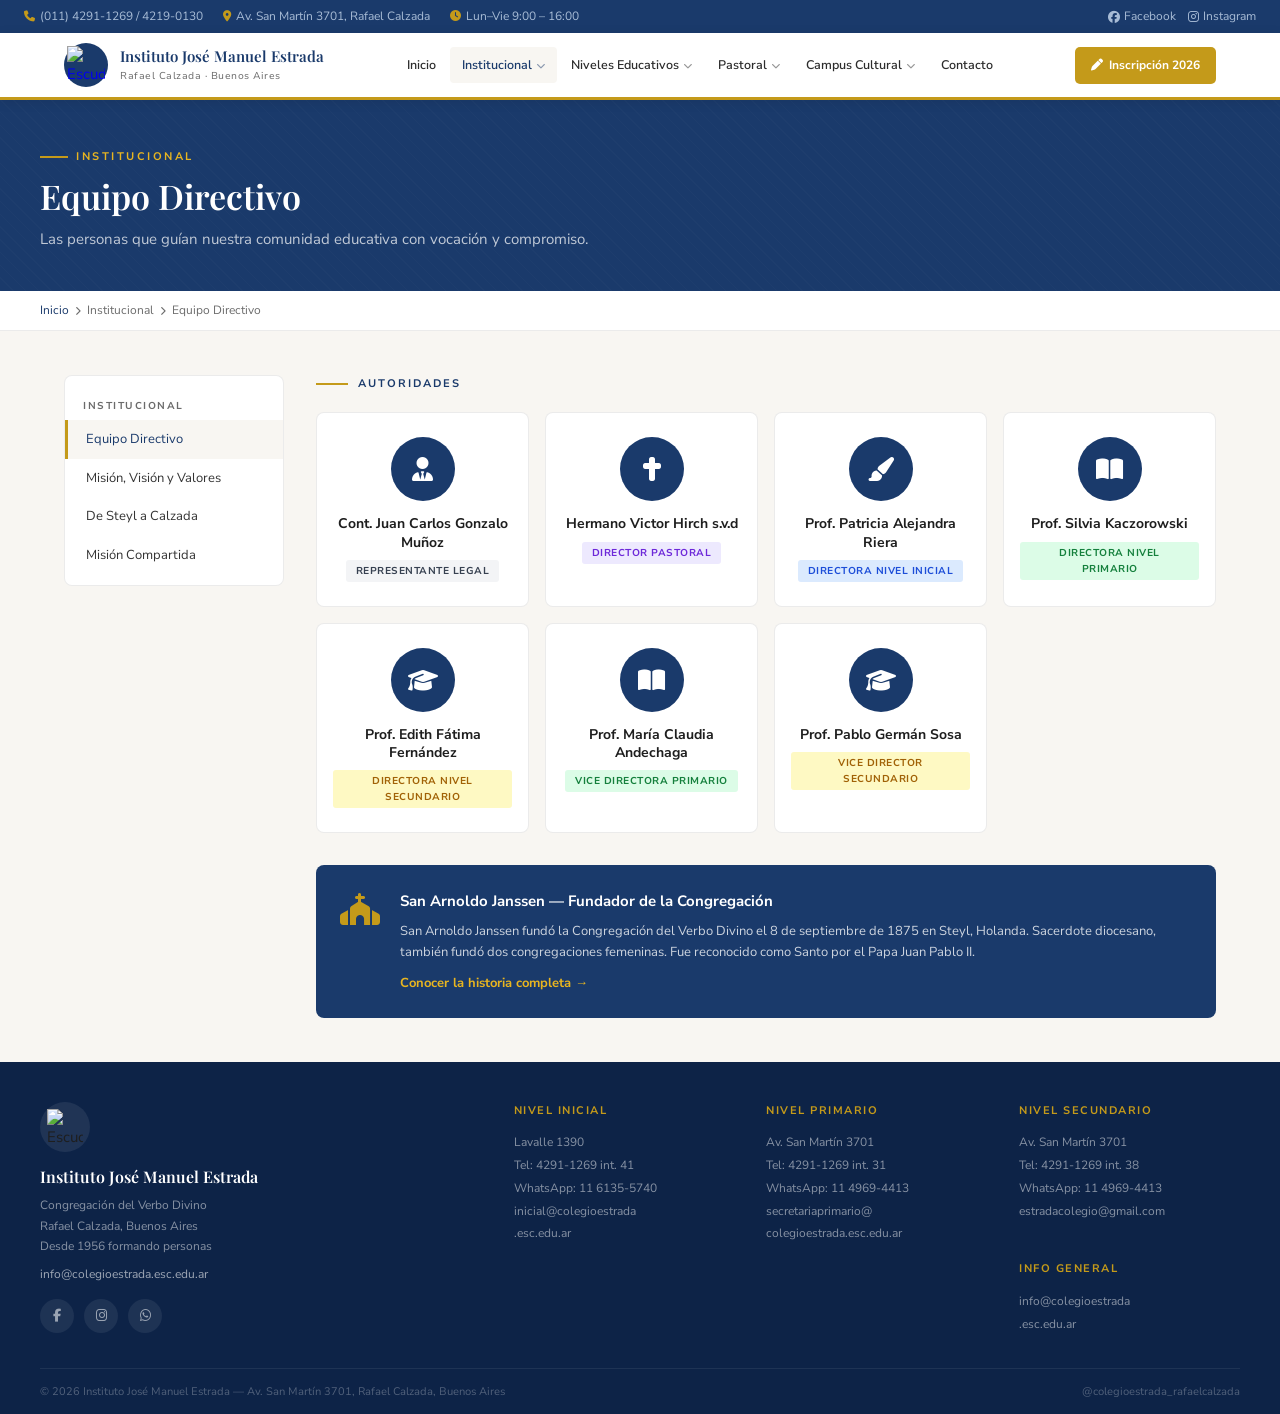
==== institucional.html @ c31ead0f "Add files via upload" ====
<!DOCTYPE html>
<html lang="es">
<head>
  <meta charset="UTF-8" /><meta name="viewport" content="width=device-width, initial-scale=1.0" />
  <title>Equipo Directivo — Instituto Estrada</title>
  <link rel="preconnect" href="https://fonts.googleapis.com" />
  <link href="https://fonts.googleapis.com/css2?family=Playfair+Display:wght@400;600&family=Nunito+Sans:wght@300;400;600;700&display=swap" rel="stylesheet" />
  <link rel="stylesheet" href="https://cdnjs.cloudflare.com/ajax/libs/font-awesome/6.5.0/css/all.min.css" />
  <link rel="stylesheet" href="../style.css" />
  <style>
    .content-area { max-width: 1200px; margin: 0 auto; padding: 44px 24px; }
    .sidebar-layout { display: grid; grid-template-columns: 220px 1fr; gap: 32px; }
    .sidebar { background: #fff; border-radius: 8px; border: 0.5px solid var(--borde); padding: 10px 0; align-self: start; position: sticky; top: 80px; }
    .sidebar h4 { font-size: 10px; font-weight: 700; letter-spacing: 1.5px; text-transform: uppercase; color: var(--gris); padding: 12px 18px 6px; }
    .sidebar a { display: block; padding: 9px 18px; font-size: 13px; color: #333; text-decoration: none; border-left: 3px solid transparent; transition: all 0.15s; }
    .sidebar a:hover, .sidebar a.active { color: var(--azul); background: var(--crema); border-left-color: var(--dorado); }
    .sidebar .sep { height: 1px; background: var(--borde); margin: 6px 12px; }
    .main-content { }
    .directivo-grid { display: grid; grid-template-columns: repeat(auto-fill, minmax(200px, 1fr)); gap: 16px; margin-top: 20px; }
    .directivo-card {
      background: #fff; border-radius: 8px; border: 0.5px solid var(--borde);
      padding: 24px 16px; text-align: center;
    }
    .directivo-avatar {
      width: 64px; height: 64px; background: var(--azul);
      border-radius: 50%; display: flex; align-items: center; justify-content: center;
      margin: 0 auto 14px; font-size: 24px; color: #fff;
    }
    .directivo-card h4 { font-size: 14px; font-weight: 700; color: #1e1e1e; line-height: 1.3; }
    .directivo-card p { font-size: 12px; color: var(--gris); margin-top: 5px; }
    .directivo-card .rol { display: inline-block; margin-top: 8px; font-size: 10px; font-weight: 700; padding: 3px 10px; border-radius: 3px; text-transform: uppercase; letter-spacing: 0.5px; }
    .arnoldo-box {
      background: var(--azul); border-radius: 8px; padding: 24px;
      color: #fff; margin-top: 32px; display: flex; gap: 20px; align-items: flex-start;
    }
    .arnoldo-box i { font-size: 32px; color: var(--dorado); flex-shrink: 0; margin-top: 4px; }
    .arnoldo-box h4 { font-size: 15px; font-weight: 700; margin-bottom: 8px; }
    .arnoldo-box p { font-size: 13px; color: rgba(255,255,255,0.78); line-height: 1.6; }
    .arnoldo-box a { color: var(--dorado-claro); font-weight: 700; font-size: 13px; margin-top: 10px; display: inline-block; text-decoration: none; }
    @media (max-width: 768px) { .sidebar-layout { grid-template-columns: 1fr; } .sidebar { position: static; } .directivo-grid { grid-template-columns: repeat(2, 1fr); } }
    @media (max-width: 480px) { .directivo-grid { grid-template-columns: 1fr; } }
  </style>
</head>
<body>
<div id="topbar"></div>
<div id="navbar"></div>

<div class="page-hero">
  <div class="page-hero-inner">
    <div class="eyebrow">Institucional</div>
    <h1>Equipo Directivo</h1>
    <p>Las personas que guían nuestra comunidad educativa con vocación y compromiso.</p>
  </div>
</div>
<div class="breadcrumb">
  <div class="breadcrumb-inner">
    <a href="../index.html">Inicio</a>
    <i class="fas fa-chevron-right"></i>
    <span>Institucional</span>
    <i class="fas fa-chevron-right"></i>
    <span>Equipo Directivo</span>
  </div>
</div>

<div class="content-area">
  <div class="sidebar-layout">
    <aside class="sidebar">
      <h4>Institucional</h4>
      <a href="institucional.html" class="active">Equipo Directivo</a>
      <a href="mision.html">Misión, Visión y Valores</a>
      <a href="historia.html">De Steyl a Calzada</a>
      <a href="mision-compartida.html">Misión Compartida</a>
    </aside>

    <div class="main-content">
      <div class="section-label">Autoridades</div>
      <div class="directivo-grid">

        <div class="directivo-card">
          <div class="directivo-avatar"><i class="fas fa-user-tie"></i></div>
          <h4>Cont. Juan Carlos Gonzalo Muñoz</h4>
          <span class="rol tag tag-general">Representante Legal</span>
        </div>

        <div class="directivo-card">
          <div class="directivo-avatar"><i class="fas fa-cross"></i></div>
          <h4>Hermano Victor Hirch s.v.d</h4>
          <span class="rol tag tag-pastoral">Director Pastoral</span>
        </div>

        <div class="directivo-card">
          <div class="directivo-avatar"><i class="fas fa-paint-brush"></i></div>
          <h4>Prof. Patricia Alejandra Riera</h4>
          <span class="rol tag tag-inicial">Directora Nivel Inicial</span>
        </div>

        <div class="directivo-card">
          <div class="directivo-avatar"><i class="fas fa-book-open"></i></div>
          <h4>Prof. Silvia Kaczorowski</h4>
          <span class="rol tag tag-primario">Directora Nivel Primario</span>
        </div>

        <div class="directivo-card">
          <div class="directivo-avatar"><i class="fas fa-graduation-cap"></i></div>
          <h4>Prof. Edith Fátima Fernández</h4>
          <span class="rol tag tag-secundario">Directora Nivel Secundario</span>
        </div>

        <div class="directivo-card">
          <div class="directivo-avatar"><i class="fas fa-book-open"></i></div>
          <h4>Prof. María Claudia Andechaga</h4>
          <span class="rol tag tag-primario">Vice Directora Primario</span>
        </div>

        <div class="directivo-card">
          <div class="directivo-avatar"><i class="fas fa-graduation-cap"></i></div>
          <h4>Prof. Pablo Germán Sosa</h4>
          <span class="rol tag tag-secundario">Vice Director Secundario</span>
        </div>

      </div>

      <div class="arnoldo-box">
        <i class="fas fa-church"></i>
        <div>
          <h4>San Arnoldo Janssen — Fundador de la Congregación</h4>
          <p>San Arnoldo Janssen fundó la Congregación del Verbo Divino el 8 de septiembre de 1875 en Steyl, Holanda. Sacerdote diocesano, también fundó dos congregaciones femeninas. Fue reconocido como Santo por el Papa Juan Pablo II.</p>
          <a href="historia.html">Conocer la historia completa →</a>
        </div>
      </div>
    </div>
  </div>
</div>

<div id="footer"></div>
<script src="../components.js"></script>
<script>initPage('institucional');</script>
</body>
</html>
---- style.css ----
/* ===================== RESET & BASE ===================== */
*, *::before, *::after { box-sizing: border-box; margin: 0; padding: 0; }
html { scroll-behavior: smooth; }
body {
  font-family: 'Nunito Sans', sans-serif;
  font-size: 15px;
  color: #1e1e1e;
  background: #f8f6f2;
  line-height: 1.6;
}

/* ===================== VARIABLES ===================== */
:root {
  --azul:        #1a3a6b;
  --azul-claro:  #2d5fa3;
  --dorado:      #c49a1a;
  --dorado-claro:#e8b520;
  --crema:       #f8f6f2;
  --gris:        #6b6b6b;
  --borde:       rgba(0,0,0,0.08);
  --radio:       8px;
}

/* ===================== TOPBAR ===================== */
.topbar {
  background: var(--azul);
  padding: 7px 24px;
  display: flex;
  justify-content: space-between;
  align-items: center;
  font-size: 12px;
}
.topbar-info { display: flex; gap: 20px; align-items: center; }
.topbar-info span { color: #a8bcd6; display: flex; align-items: center; gap: 5px; }
.topbar-info span i { color: var(--dorado); font-size: 11px; }
.topbar-redes { display: flex; gap: 12px; }
.topbar-redes a {
  color: #a8bcd6; text-decoration: none;
  display: flex; align-items: center; gap: 4px;
  transition: color 0.2s; font-size: 12px;
}
.topbar-redes a:hover { color: #fff; }

/* ===================== NAVBAR ===================== */
.navbar {
  background: #fff;
  border-bottom: 3px solid var(--dorado);
  position: sticky; top: 0; z-index: 1000;
  box-shadow: 0 2px 12px rgba(0,0,0,0.08);
}
.navbar-inner {
  max-width: 1200px; margin: 0 auto;
  padding: 0 24px;
  display: flex; align-items: center; justify-content: space-between;
  height: 64px;
}
.brand { display: flex; align-items: center; gap: 12px; text-decoration: none; }
.brand-escudo {
  width: 44px; height: 44px; background: var(--azul);
  border-radius: 50%; display: flex; align-items: center; justify-content: center; flex-shrink: 0;
}
.brand-escudo i { color: #fff; font-size: 20px; }
.brand-texto { line-height: 1.2; }
.brand-texto strong { display: block; font-family: 'Playfair Display', serif; font-size: 15px; color: var(--azul); font-weight: 600; }
.brand-texto small { font-size: 10px; color: var(--gris); letter-spacing: 0.5px; }

.nav-links { display: flex; align-items: center; list-style: none; gap: 2px; }
.nav-links > li { position: relative; }
.nav-links > li > a {
  display: flex; align-items: center; gap: 4px;
  padding: 8px 12px; font-size: 12.5px; font-weight: 600;
  color: #2c2c2c; text-decoration: none; border-radius: 4px;
  transition: background 0.2s, color 0.2s; white-space: nowrap;
}
.nav-links > li > a i { font-size: 9px; opacity: 0.5; }
.nav-links > li > a:hover,
.nav-links > li > a.active { background: var(--crema); color: var(--azul); }

.dropdown-menu {
  position: absolute; top: calc(100% + 6px); left: 0;
  background: #fff; border: 0.5px solid var(--borde);
  border-top: 3px solid var(--dorado);
  border-radius: 0 0 8px 8px; min-width: 230px;
  box-shadow: 0 8px 24px rgba(0,0,0,0.10);
  opacity: 0; visibility: hidden; transform: translateY(-6px);
  transition: all 0.2s ease; list-style: none; padding: 6px 0; z-index: 100;
}
.dropdown:hover .dropdown-menu { opacity: 1; visibility: visible; transform: translateY(0); }
.dropdown-menu li a {
  display: block; padding: 8px 18px; font-size: 13px;
  color: #333; text-decoration: none;
  transition: background 0.15s, color 0.15s, padding 0.15s;
}
.dropdown-menu li a:hover { background: var(--crema); color: var(--azul); padding-left: 22px; }
.dropdown-menu .sep { height: 1px; background: var(--borde); margin: 5px 12px; }
.dropdown-menu .grupo {
  font-size: 10px; font-weight: 700; color: var(--gris);
  letter-spacing: 1px; text-transform: uppercase;
  padding: 8px 18px 3px; display: block;
}

.btn-inscripcion {
  background: var(--dorado); color: #fff; font-size: 12px; font-weight: 700;
  padding: 9px 16px; border-radius: 5px; text-decoration: none;
  transition: background 0.2s; white-space: nowrap;
  display: flex; align-items: center; gap: 6px;
}
.btn-inscripcion:hover { background: #a07d10; }

.hamburger { display: none; background: none; border: none; cursor: pointer; padding: 6px; }
.hamburger span { display: block; width: 22px; height: 2px; background: var(--azul); margin: 4px 0; border-radius: 2px; transition: 0.3s; }

/* ===================== PAGE HERO (subpáginas) ===================== */
.page-hero {
  background: var(--azul); position: relative; overflow: hidden;
  padding: 48px 24px 40px;
}
.page-hero::before {
  content: ''; position: absolute; inset: 0;
  background: repeating-linear-gradient(45deg, rgba(255,255,255,0.015) 0, rgba(255,255,255,0.015) 1px, transparent 1px, transparent 9px);
}
.page-hero-inner { max-width: 1200px; margin: 0 auto; position: relative; z-index: 1; }
.page-hero .eyebrow {
  font-size: 11px; letter-spacing: 2.5px; text-transform: uppercase;
  color: var(--dorado-claro); font-weight: 700; margin-bottom: 10px;
  display: flex; align-items: center; gap: 8px;
}
.page-hero .eyebrow::before { content: ''; width: 28px; height: 2px; background: var(--dorado); display: block; }
.page-hero h1 { font-family: 'Playfair Display', serif; font-size: 34px; color: #fff; font-weight: 600; line-height: 1.2; }
.page-hero p { color: rgba(255,255,255,0.72); font-size: 15px; margin-top: 10px; max-width: 600px; }

/* Breadcrumb */
.breadcrumb { background: #fff; border-bottom: 1px solid var(--borde); padding: 10px 24px; }
.breadcrumb-inner { max-width: 1200px; margin: 0 auto; display: flex; align-items: center; gap: 6px; font-size: 12px; }
.breadcrumb a { color: var(--azul); text-decoration: none; }
.breadcrumb a:hover { text-decoration: underline; }
.breadcrumb span { color: var(--gris); }
.breadcrumb i { color: var(--gris); font-size: 9px; }

/* ===================== SECTION LABEL ===================== */
.section-label {
  font-size: 11px; font-weight: 700; letter-spacing: 2px; text-transform: uppercase;
  color: var(--azul); display: flex; align-items: center; gap: 10px; margin-bottom: 20px;
}
.section-label::before { content: ''; width: 32px; height: 2px; background: var(--dorado); display: block; }
.section-label.white { color: #fff; }
.section-label.white::before { background: var(--dorado); }

/* ===================== CARDS ===================== */
.card {
  background: #fff; border-radius: var(--radio);
  border: 0.5px solid var(--borde); padding: 20px;
  transition: box-shadow 0.2s, transform 0.2s;
}
.card:hover { box-shadow: 0 4px 16px rgba(0,0,0,0.08); transform: translateY(-2px); }

/* ===================== TAGS ===================== */
.tag {
  display: inline-block; font-size: 10px; font-weight: 700;
  padding: 3px 9px; border-radius: 3px; text-transform: uppercase; letter-spacing: 0.5px;
}
.tag-inicial    { background: #dbeafe; color: #1d4ed8; }
.tag-primario   { background: #dcfce7; color: #15803d; }
.tag-secundario { background: #fef9c3; color: #a16207; }
.tag-pastoral   { background: #ede9fe; color: #6d28d9; }
.tag-general    { background: #f3f4f6; color: #374151; }

/* ===================== BOTONES ===================== */
.btn-primary {
  display: inline-flex; align-items: center; gap: 7px;
  background: var(--dorado); color: #fff; text-decoration: none;
  padding: 10px 22px; border-radius: 5px; font-weight: 700; font-size: 13px;
  transition: background 0.2s, transform 0.1s; border: none; cursor: pointer;
}
.btn-primary:hover { background: #a07d10; transform: translateY(-1px); }
.btn-outline {
  display: inline-flex; align-items: center; gap: 7px;
  border: 1.5px solid var(--azul); color: var(--azul); text-decoration: none;
  padding: 10px 22px; border-radius: 5px; font-weight: 700; font-size: 13px;
  transition: background 0.2s; background: transparent;
}
.btn-outline:hover { background: var(--azul); color: #fff; }

/* ===================== FOOTER ===================== */
footer { background: #0d2347; padding: 40px 24px 0; }
.footer-inner { max-width: 1200px; margin: 0 auto; }
.footer-grid {
  display: grid; grid-template-columns: 2fr 1fr 1fr 1fr;
  gap: 32px; padding-bottom: 32px;
}
.footer-brand .escudo {
  width: 50px; height: 50px; background: rgba(255,255,255,0.08);
  border-radius: 50%; display: flex; align-items: center; justify-content: center; margin-bottom: 12px;
}
.footer-brand .escudo i { color: var(--dorado); font-size: 22px; }
.footer-brand h3 { font-family: 'Playfair Display', serif; font-size: 16px; color: #fff; font-weight: 600; margin-bottom: 6px; }
.footer-brand p { font-size: 12px; color: rgba(255,255,255,0.5); line-height: 1.7; }
.footer-redes { display: flex; gap: 10px; margin-top: 14px; }
.footer-redes a {
  width: 34px; height: 34px; background: rgba(255,255,255,0.07);
  border-radius: 50%; display: flex; align-items: center; justify-content: center;
  color: rgba(255,255,255,0.55); text-decoration: none; transition: background 0.2s, color 0.2s; font-size: 13px;
}
.footer-redes a:hover { background: var(--dorado); color: #fff; }
.footer-col h4 { font-size: 11px; font-weight: 700; letter-spacing: 1.5px; text-transform: uppercase; color: var(--dorado); margin-bottom: 12px; }
.footer-col p, .footer-col a {
  display: block; font-size: 12px; color: rgba(255,255,255,0.5); line-height: 1.9; text-decoration: none; transition: color 0.2s;
}
.footer-col a:hover { color: #fff; }
.footer-bottom {
  border-top: 1px solid rgba(255,255,255,0.07);
  padding: 14px 0;
  display: flex; justify-content: space-between;
  font-size: 11px; color: rgba(255,255,255,0.28);
}

/* ===================== RESPONSIVE ===================== */
@media (max-width: 960px) {
  .topbar-info span:nth-child(n+2) { display: none; }
  .nav-links {
    display: none; flex-direction: column;
    position: absolute; top: 100%; left: 0; right: 0;
    background: #fff; border-top: 1px solid var(--borde);
    padding: 12px 0; box-shadow: 0 8px 20px rgba(0,0,0,0.1);
  }
  .nav-links.open { display: flex; }
  .nav-links > li > a { padding: 10px 20px; border-radius: 0; }
  .dropdown-menu { position: static; opacity: 1; visibility: visible; transform: none; box-shadow: none; border: none; background: var(--crema); padding: 0 0 4px 24px; }
  .hamburger { display: block; }
  .btn-inscripcion { display: none; }
  .footer-grid { grid-template-columns: 1fr 1fr; gap: 24px; }
}
@media (max-width: 560px) {
  .topbar { display: none; }
  .footer-grid { grid-template-columns: 1fr; }
  .footer-bottom { flex-direction: column; gap: 6px; }
}
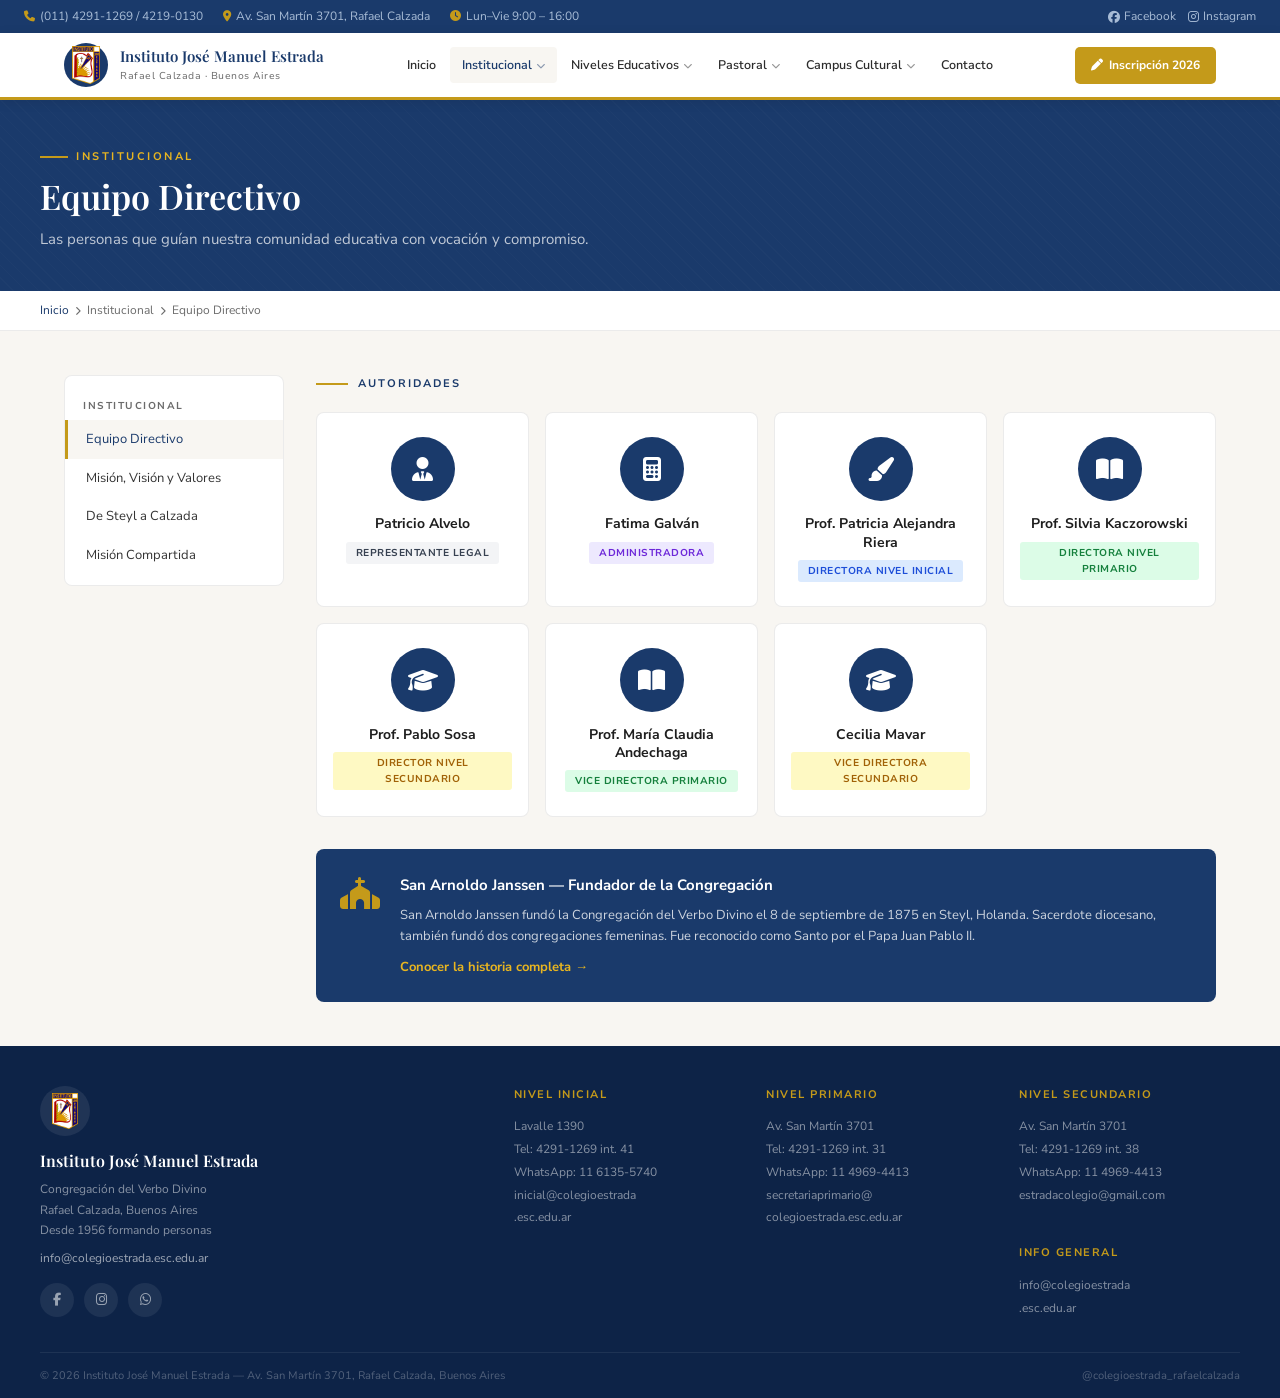
==== commit d9698c3f: "Update institutional roles and names in HTML" ====
--- a/institucional.html
+++ b/institucional.html
@@ -78,14 +78,14 @@
 
         <div class="directivo-card">
           <div class="directivo-avatar"><i class="fas fa-user-tie"></i></div>
-          <h4>Cont. Juan Carlos Gonzalo Muñoz</h4>
+          <h4>Patricio Alvelo</h4>
           <span class="rol tag tag-general">Representante Legal</span>
         </div>
 
         <div class="directivo-card">
-          <div class="directivo-avatar"><i class="fas fa-cross"></i></div>
-          <h4>Hermano Victor Hirch s.v.d</h4>
-          <span class="rol tag tag-pastoral">Director Pastoral</span>
+          <div class="directivo-avatar"><i class="fas fa-calculator"></i></div>
+          <h4>Fatima Galván</h4>
+          <span class="rol tag tag-pastoral">Administradora</span>
         </div>
 
         <div class="directivo-card">
@@ -102,8 +102,8 @@
 
         <div class="directivo-card">
           <div class="directivo-avatar"><i class="fas fa-graduation-cap"></i></div>
-          <h4>Prof. Edith Fátima Fernández</h4>
-          <span class="rol tag tag-secundario">Directora Nivel Secundario</span>
+          <h4>Prof. Pablo Sosa</h4>
+          <span class="rol tag tag-secundario">Director Nivel Secundario</span>
         </div>
 
         <div class="directivo-card">
@@ -114,8 +114,8 @@
 
         <div class="directivo-card">
           <div class="directivo-avatar"><i class="fas fa-graduation-cap"></i></div>
-          <h4>Prof. Pablo Germán Sosa</h4>
-          <span class="rol tag tag-secundario">Vice Director Secundario</span>
+          <h4>Cecilia Mavar</h4>
+          <span class="rol tag tag-secundario">Vice Directora Secundario</span>
         </div>
 
       </div>
